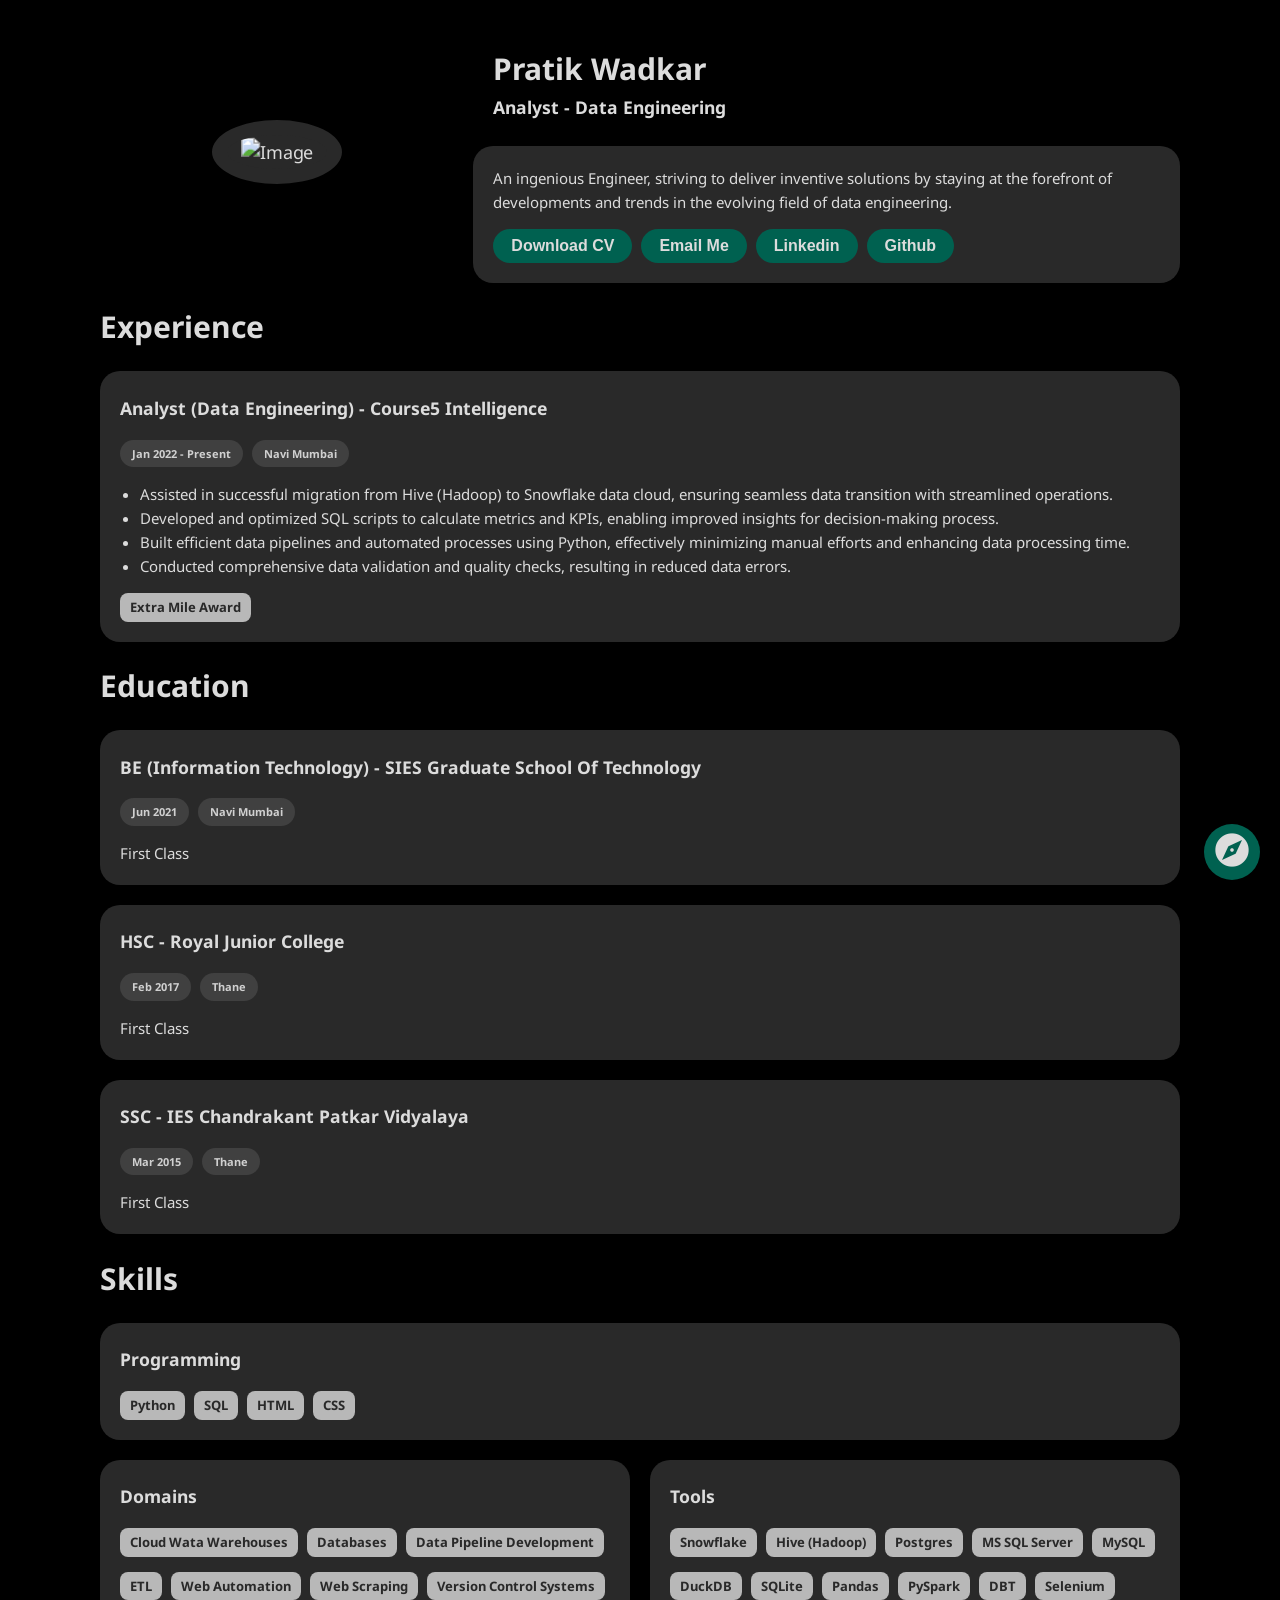
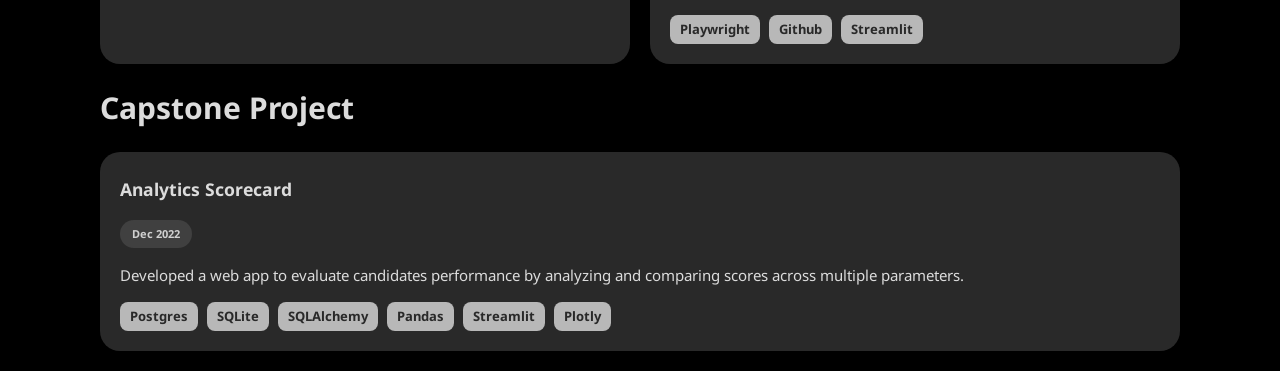
==== main.html @ 227ebd7f "Add files via upload" ====
<!DOCTYPE html>
<html lang="en">
<head>
  <title>Pratik Wadkar</title>
  <meta charset="utf-8">
  <meta name="viewport" content="width=device-width, initial-scale=1">
  <link href='https://fonts.googleapis.com/css?family=Noto Sans' rel='stylesheet'>
  <link href="https://fonts.googleapis.com/icon?family=Material+Icons" rel="stylesheet">
</head>


<style>
html {
  scroll-behavior: smooth;
}
body {
    background-color: #000000;
    color: #DCDCDC;
    font-family: 'Noto Sans'; 
    font-size: 15px;
    line-height: 1.6;
    margin: auto;
    max-width: 1080px;
    padding: 20px;
}

.container {
    background-color: #292929;
    border-radius: 20px;
    padding: 5px 20px;
}
.grid_intro, .grid_experience, .grid_education, .grid_skills, .grid_capstone {
    display: grid;
    grid-auto-rows: auto;
    grid-gap: 20px;
    grid-template-columns: 1fr;
}
.href_text {
    color: inherit;
    text-decoration: none;  
}

.grid_intro {
    grid-template-columns: 1fr 2fr;
}
.grid_intro div:nth-child(1) {
    align-self: center;
    animation: glow 6s ease-in-out infinite;
    border: 15px solid #292929;
    border-radius: 50%;
    grid-column: 1/2;
    grid-row: 1/3;
    justify-self: center;
    overflow: hidden;
    max-width: 200px;
}
.img {
    height: auto;
    transform: scale(1.2);
    width: 100%;
}
@keyframes glow {
  0% { box-shadow: 0 0 10px #006150; }
  50% { box-shadow: 0 0 40px #006150; }
  100% { box-shadow: 0 0 10px #006150; }
}
.grid_intro div:nth-child(2) {
    background-color: #000000;
}
.h3_margin {
    margin: -20px 0px 0px 0px;
}

.ul_padding {
    padding-left: inherit;
}

.grid_skills {
    grid-template-columns: 1fr 1fr;
}
.grid_skills div:nth-child(1) {
    grid-column: 1/-1;
}

.badge_pill, .badge_rectangle {
    background-color: #404040;
    border-radius: 20px;
    color: #D0D0D0;
    display: inline-block;
    font-size: 11px;
    font-weight: 700;
    margin: 0px 5px 0px 0px;
    padding: 5px 12px;
}
.badge_rectangle {
    background-color: #B8B8B8;
    border-radius: 8px;
    color: #292929;
    font-size: 13px;
    margin: 0px 5px 15px 0px;
    padding: 4px 10px;
}

.button, .fab {
    background-color: #006150;
    border: none;
    border-radius: 20px;
    color: #DCDCDC;
    cursor: pointer;
    display: inline-block;
    font-size: 16px;
    font-weight: 700;
    margin: 0px 5px 15px 0px;
    padding: 8px 18px;
    transition: 0.4s ease-in-out;
}
.fab {
    border-radius: 50%;
    bottom: 20px; 
    height: 56px;
    margin: 0px;
    padding: 0px;
    position: fixed;
    right: 20px;
    width: 56px;   
}
.material-icons {
    font-size: 40px;
    transition: transform 0.4s ease-in-out;
}
.fab_menu {
    bottom: 30px;
    list-style: none;
    opacity: 0;
    position: fixed;
    right: 15px;
    text-align: right;
    transition: 0.4s ease-in-out;
    visibility: hidden;
}

.button:hover, .fab:hover {
    box-shadow: 0 0 10px #006150;
}
.fab:hover .material-icons {
  transform: rotate(180deg);
}
.fab:hover + .fab_menu, .fab_menu:hover {
    opacity: 1;
    transform: translateY(-30px);
    visibility: visible;
}

@media (max-width: 720px) {
    .grid_intro, .grid_skills {
        grid-template-columns: 1fr;
    }
    .grid_intro :nth-child(2) {
        align-self: center;
        justify-self: center;
    }
    .h1_margin {
        margin: 0px 0px 0px 0px;
    }
    .h3_margin {
        margin: 0px 0px 0px -10px;
    }
}
</style>


<body>
    <button class="fab"><i class="material-icons">explore</i></button>
    <ul class="fab_menu">
        <li><button class="button"><a href="#scroll_to_top" class="href_text">Scroll to Top</a></button></li>
        <li><button class="button"><a href="#experience" class="href_text">Experience</a></button></li>
        <li><button class="button"><a href="#education" class="href_text">Education</a></button></li>
        <li><button class="button"><a href="#skills" class="href_text">Skills</a></button></li>
        <li><button class="button"><a href="#capstone_project" class="href_text">Capstone Project</a></button></li>
    </ul>

    <div class="grid_intro" id="scroll_to_top">
        <div class="container">
            <img class="img" src="Picsartcrop.jpg" alt="Image">
        </div>
        <div class="container">
            <h1 class="h1_margin">Pratik Wadkar</h1>
            <h3 class="h3_margin">Analyst - Data Engineering</h3>
        </div>
        <div class="container">
            <p>An ingenious Engineer, striving to deliver inventive solutions by staying at the forefront of developments and
                trends in the evolving field of data engineering.</p>
            <button class="button"><a href="https://drive.google.com/drive/folders/1IWRq5VfsnJY96M2Q-zvBK_oTC8kzoRSz?usp=drive_link" class="href_text">Download CV</a></button>
            <button class="button"><a href="mailto:pratikpwadkar@gmail.com" class="href_text">Email Me</a></button>
            <button class="button"><a href="https://www.linkedin.com/in/pratik-wadkar/" class="href_text">Linkedin</a></button>
            <button class="button"><a href="https://github.com/Bbad4" class="href_text">Github</a></button>
        </div>
    </div>

    <h1 id="experience">Experience</h1>
    <div class="grid_experience">
        <div class="container">
            <h3>Analyst (Data Engineering) - Course5 Intelligence</h3>
            <span class="badge_pill">Jan 2022 - Present</span>
            <span class="badge_pill">Navi Mumbai</span>
            <ul class="ul_padding">
                <li>Assisted in successful migration from Hive (Hadoop) to Snowflake data cloud, ensuring seamless data transition with streamlined operations.</li>
                <li>Developed and optimized SQL scripts to calculate metrics and KPIs, enabling improved insights for decision-making process.</li>
                <li>Built efficient data pipelines and automated processes using Python, effectively minimizing manual efforts and enhancing data processing time.</li>
                <li>Conducted comprehensive data validation and quality checks, resulting in reduced data errors.</li>
            </ul>
            <span class="badge_rectangle">Extra Mile Award</span>
        </div>
    </div>

    <h1 id="education">Education</h1>
    <div class="grid_education">
        <div class="container">
            <h3>BE (Information Technology) - SIES Graduate School Of Technology</h3>
            <span class="badge_pill">Jun 2021</span>
            <span class="badge_pill">Navi Mumbai</span>
            <p>First Class</p>
        </div>
        <div class="container">
            <h3>HSC - Royal Junior College</h3>
            <span class="badge_pill">Feb 2017</span>
            <span class="badge_pill">Thane</span>
            <p>First Class</p>
        </div>
        <div class="container">
            <h3>SSC - IES Chandrakant Patkar Vidyalaya</h3>
            <span class="badge_pill">Mar 2015</span>
            <span class="badge_pill">Thane</span>
            <p>First Class</p>
        </div>
    </div>

    <h1 id="skills">Skills</h1>
    <div class="grid_skills">
        <div class="container">
            <h3>Programming</h3>
            <span class="badge_rectangle">Python</span>
            <span class="badge_rectangle">SQL</span>
            <span class="badge_rectangle">HTML</span>
            <span class="badge_rectangle">CSS</span>
        </div>
        <div class="container">
            <h3>Domains</h3>
            <span class="badge_rectangle">Cloud Wata Warehouses</span>
            <span class="badge_rectangle">Databases</span>
            <span class="badge_rectangle">Data Pipeline Development</span>
            <span class="badge_rectangle">ETL</span>
            <span class="badge_rectangle">Web Automation</span>
            <span class="badge_rectangle">Web Scraping</span>
            <span class="badge_rectangle">Version Control Systems</span>
        </div>
        <div class="container">
            <h3>Tools</h3>
            <span class="badge_rectangle">Snowflake</span>
            <span class="badge_rectangle"> Hive (Hadoop)</span>
            <span class="badge_rectangle">Postgres</span>
            <span class="badge_rectangle">MS SQL Server</span>
            <span class="badge_rectangle">MySQL</span>
            <span class="badge_rectangle">DuckDB</span>
            <span class="badge_rectangle">SQLite</span>
            <span class="badge_rectangle">Pandas</span>
            <span class="badge_rectangle">PySpark</span>
            <span class="badge_rectangle">DBT</span>
            <span class="badge_rectangle">Selenium</span>
            <span class="badge_rectangle">Playwright</span>
            <span class="badge_rectangle">Github</span>
            <span class="badge_rectangle">Streamlit</span>
        </div>
    </div>

    <h1 id="capstone_project">Capstone Project</h1>
    <div class="grid_capstone">
        <div class="container">
            <h3>Analytics Scorecard</h3>
            <span class="badge_pill">Dec 2022</span>
            <p>Developed a web app to evaluate candidates performance by analyzing and comparing scores across multiple parameters.</p>
            <span class="badge_rectangle">Postgres</span>
            <span class="badge_rectangle">SQLite</span>
            <span class="badge_rectangle">SQLAlchemy</span>
            <span class="badge_rectangle">Pandas</span>
            <span class="badge_rectangle">Streamlit</span>
            <span class="badge_rectangle">Plotly</span>
        </div>
    </div>
</body>
</html>
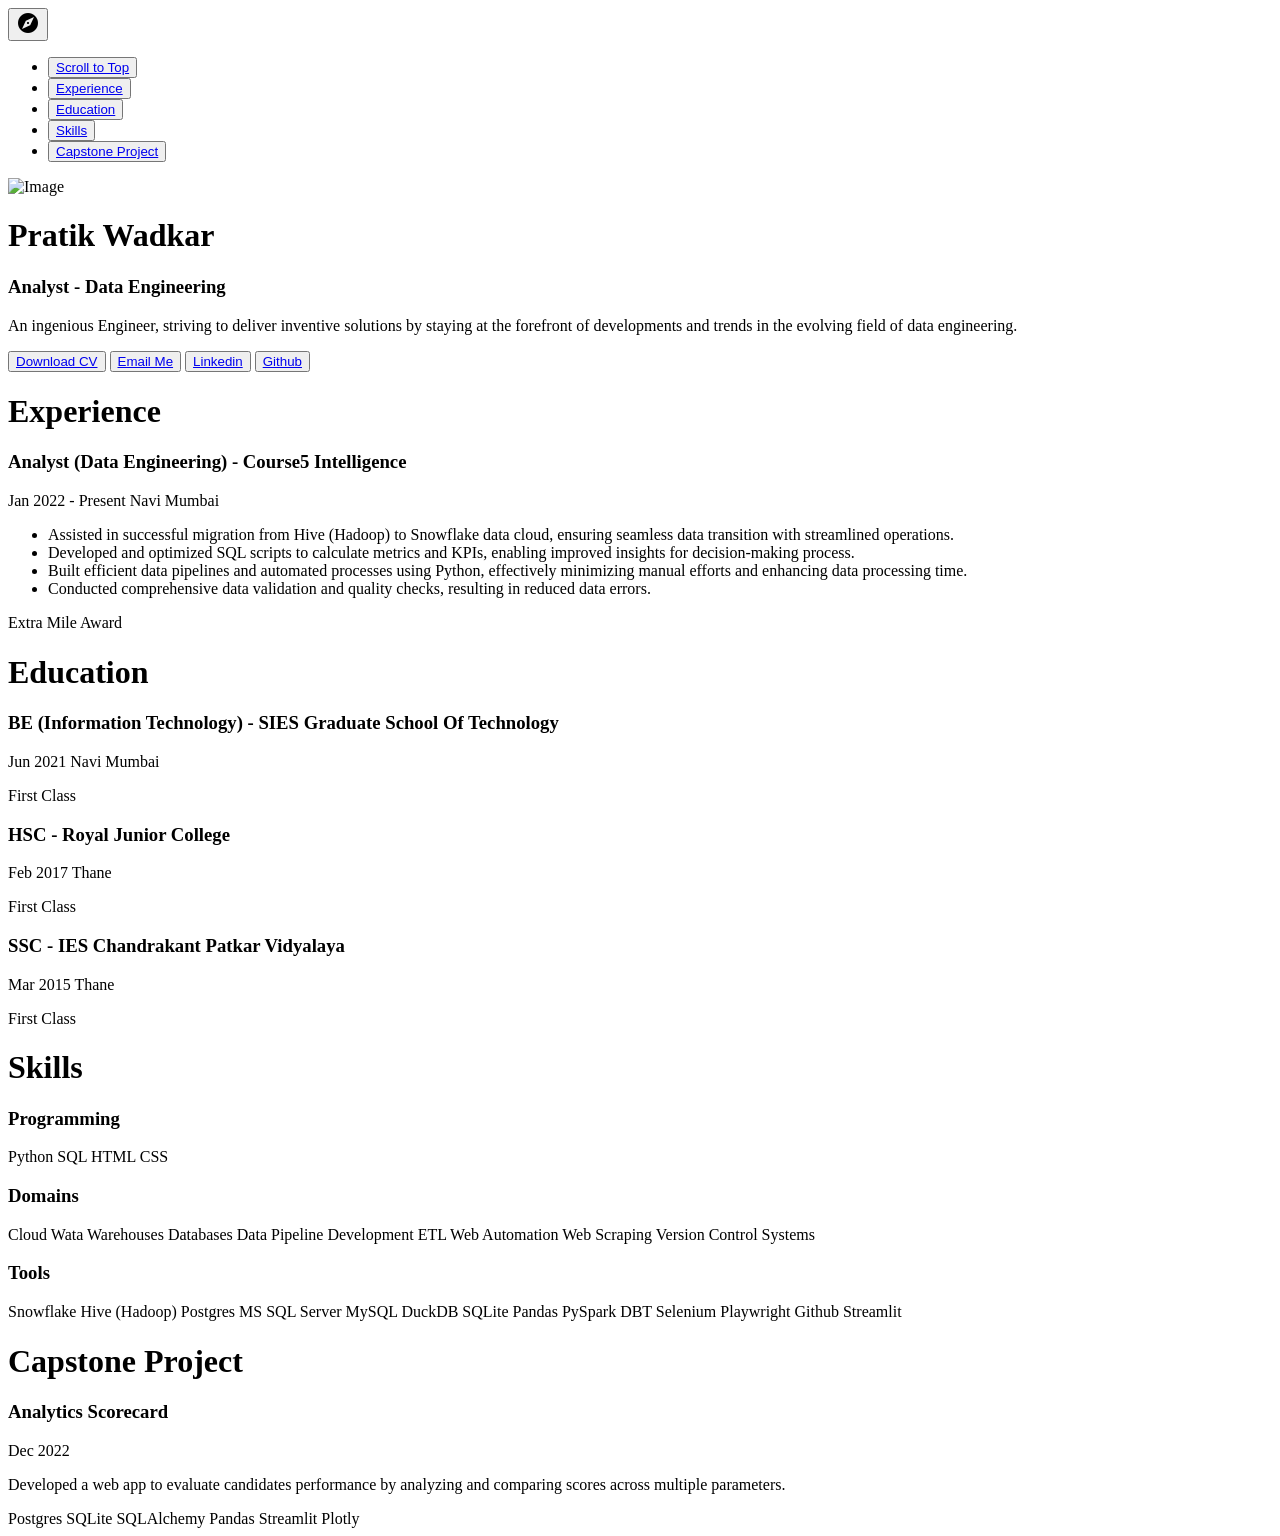
==== commit 7a30cdab: "Update main.html" ====
--- a/main.html
+++ b/main.html
@@ -7,166 +7,6 @@
   <link href='https://fonts.googleapis.com/css?family=Noto Sans' rel='stylesheet'>
   <link href="https://fonts.googleapis.com/icon?family=Material+Icons" rel="stylesheet">
 </head>
-
-
-<style>
-html {
-  scroll-behavior: smooth;
-}
-body {
-    background-color: #000000;
-    color: #DCDCDC;
-    font-family: 'Noto Sans'; 
-    font-size: 15px;
-    line-height: 1.6;
-    margin: auto;
-    max-width: 1080px;
-    padding: 20px;
-}
-
-.container {
-    background-color: #292929;
-    border-radius: 20px;
-    padding: 5px 20px;
-}
-.grid_intro, .grid_experience, .grid_education, .grid_skills, .grid_capstone {
-    display: grid;
-    grid-auto-rows: auto;
-    grid-gap: 20px;
-    grid-template-columns: 1fr;
-}
-.href_text {
-    color: inherit;
-    text-decoration: none;  
-}
-
-.grid_intro {
-    grid-template-columns: 1fr 2fr;
-}
-.grid_intro div:nth-child(1) {
-    align-self: center;
-    animation: glow 6s ease-in-out infinite;
-    border: 15px solid #292929;
-    border-radius: 50%;
-    grid-column: 1/2;
-    grid-row: 1/3;
-    justify-self: center;
-    overflow: hidden;
-    max-width: 200px;
-}
-.img {
-    height: auto;
-    transform: scale(1.2);
-    width: 100%;
-}
-@keyframes glow {
-  0% { box-shadow: 0 0 10px #006150; }
-  50% { box-shadow: 0 0 40px #006150; }
-  100% { box-shadow: 0 0 10px #006150; }
-}
-.grid_intro div:nth-child(2) {
-    background-color: #000000;
-}
-.h3_margin {
-    margin: -20px 0px 0px 0px;
-}
-
-.ul_padding {
-    padding-left: inherit;
-}
-
-.grid_skills {
-    grid-template-columns: 1fr 1fr;
-}
-.grid_skills div:nth-child(1) {
-    grid-column: 1/-1;
-}
-
-.badge_pill, .badge_rectangle {
-    background-color: #404040;
-    border-radius: 20px;
-    color: #D0D0D0;
-    display: inline-block;
-    font-size: 11px;
-    font-weight: 700;
-    margin: 0px 5px 0px 0px;
-    padding: 5px 12px;
-}
-.badge_rectangle {
-    background-color: #B8B8B8;
-    border-radius: 8px;
-    color: #292929;
-    font-size: 13px;
-    margin: 0px 5px 15px 0px;
-    padding: 4px 10px;
-}
-
-.button, .fab {
-    background-color: #006150;
-    border: none;
-    border-radius: 20px;
-    color: #DCDCDC;
-    cursor: pointer;
-    display: inline-block;
-    font-size: 16px;
-    font-weight: 700;
-    margin: 0px 5px 15px 0px;
-    padding: 8px 18px;
-    transition: 0.4s ease-in-out;
-}
-.fab {
-    border-radius: 50%;
-    bottom: 20px; 
-    height: 56px;
-    margin: 0px;
-    padding: 0px;
-    position: fixed;
-    right: 20px;
-    width: 56px;   
-}
-.material-icons {
-    font-size: 40px;
-    transition: transform 0.4s ease-in-out;
-}
-.fab_menu {
-    bottom: 30px;
-    list-style: none;
-    opacity: 0;
-    position: fixed;
-    right: 15px;
-    text-align: right;
-    transition: 0.4s ease-in-out;
-    visibility: hidden;
-}
-
-.button:hover, .fab:hover {
-    box-shadow: 0 0 10px #006150;
-}
-.fab:hover .material-icons {
-  transform: rotate(180deg);
-}
-.fab:hover + .fab_menu, .fab_menu:hover {
-    opacity: 1;
-    transform: translateY(-30px);
-    visibility: visible;
-}
-
-@media (max-width: 720px) {
-    .grid_intro, .grid_skills {
-        grid-template-columns: 1fr;
-    }
-    .grid_intro :nth-child(2) {
-        align-self: center;
-        justify-self: center;
-    }
-    .h1_margin {
-        margin: 0px 0px 0px 0px;
-    }
-    .h3_margin {
-        margin: 0px 0px 0px -10px;
-    }
-}
-</style>
 
 
 <body>
@@ -288,4 +128,4 @@
         </div>
     </div>
 </body>
-</html>+</html>
